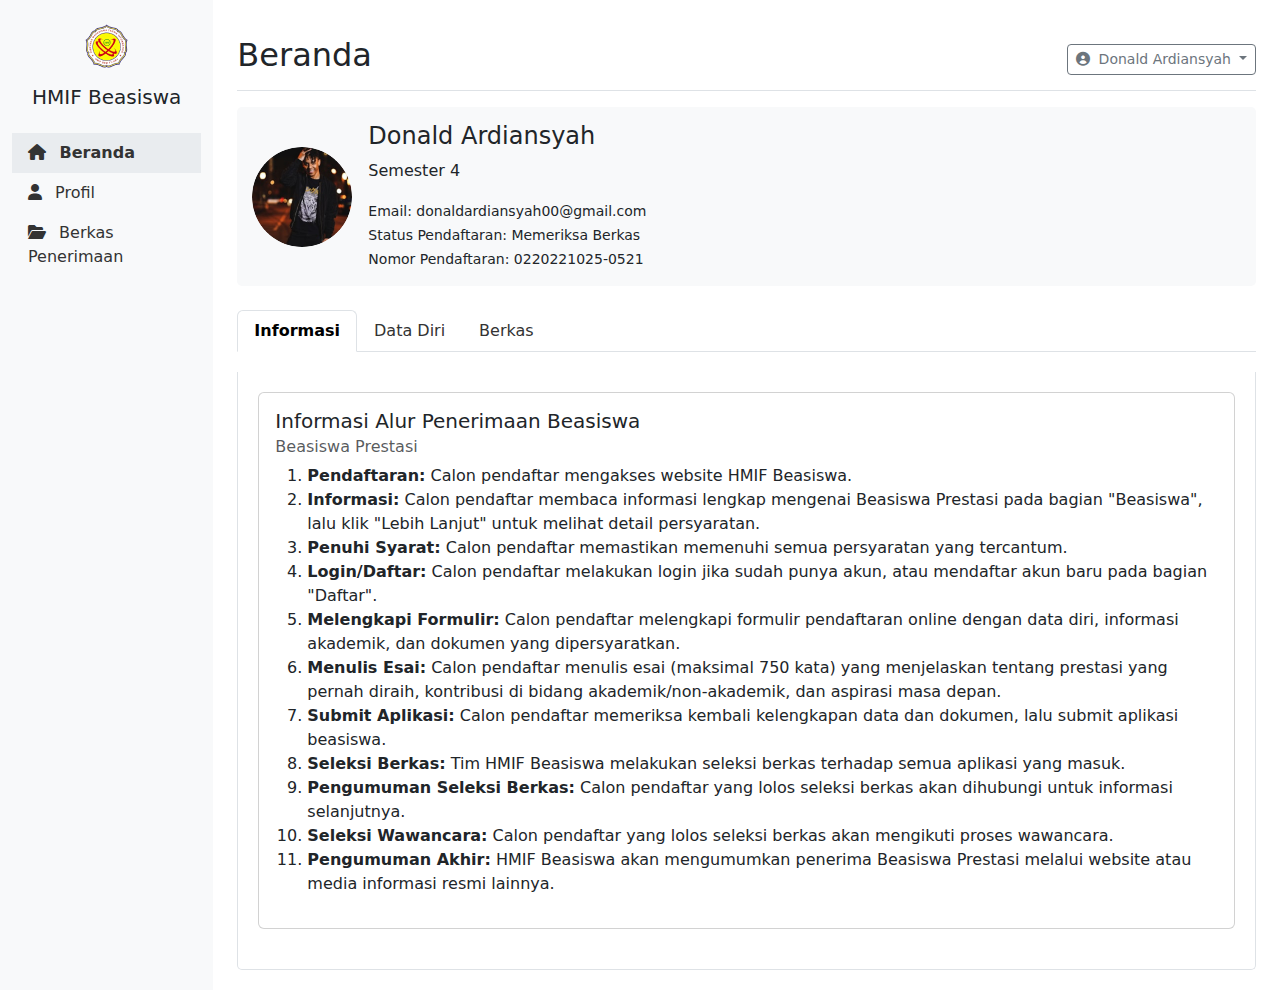
==== dashboard.html @ 24ceeaaa "tambah dashboard" ====
<!DOCTYPE html>
<html lang="en">

<head>
  <meta charset="UTF-8">
  <meta name="viewport" content="width=device-width, initial-scale=1.0">
  <title>HMIF Beasiswa Dashboard</title>
  <link href="https://cdn.jsdelivr.net/npm/bootstrap@5.3.0-alpha1/dist/css/bootstrap.min.css" rel="stylesheet">
  <link href="https://cdnjs.cloudflare.com/ajax/libs/font-awesome/6.0.0-beta3/css/all.min.css" rel="stylesheet">
  <link rel="stylesheet" href="./assets/styleDashboard.css">
</head>

<body>
  <div class="container-fluid">
    <div class="row">
      <!-- Sidebar -->
      <nav class="col-md-2 d-none d-md-block sidebar">
        <div class="position-sticky">
          <div class="text-center my-4">
            <img src="./assets/img/logo 1.png" alt="HMIF Beasiswa Logo" class="img-fluid mb-3"
              style="max-width: 100px;">
            <h5>HMIF Beasiswa</h5>
          </div>
          <ul class="nav flex-column">
            <li class="nav-item">
              <a class="nav-link active" href="#beranda">
                <i class="fas fa-home me-2"></i> Beranda
              </a>
            </li>
            <li class="nav-item">
              <a class="nav-link" href="#profil">
                <i class="fas fa-user me-2"></i> Profil
              </a>
            </li>
            <li class="nav-item">
              <a class="nav-link" href="#berkas">
                <i class="fas fa-folder-open me-2"></i> Berkas Penerimaan
              </a>
            </li>
          </ul>
        </div>
      </nav>

      <!-- Main content -->
      <main class="col-md-10 ms-sm-auto px-md-4 content">
        <div
          class="d-flex justify-content-between flex-wrap flex-md-nowrap align-items-center pt-3 pb-2 mb-3 border-bottom">
          <h1 class="h2">Beranda</h1>
          <div class="dropdown">
            <button class="btn btn-sm btn-outline-secondary dropdown-toggle" type="button" id="userDropdown"
              data-bs-toggle="dropdown" aria-expanded="false">
              <i class="fas fa-user-circle me-1"></i> Donald Ardiansyah
            </button>
            <ul class="dropdown-menu dropdown-menu-end" aria-labelledby="userDropdown">
              <li><a class="dropdown-item" href="login.html">Logout</a></li>
            </ul>
          </div>
        </div>

        <div class="row mb-4">
          <div class="col-md-12">
            <div class="profile-info d-flex align-items-center">
              <img src="./assets/img/profile-pic.jpg" alt="Profile Picture" class="profile-pic me-3">
              <div>
                <h4>Donald Ardiansyah</h4>
                <p>Semester 4</p>
                <small>Email: donaldardiansyah00@gmail.com</small><br>
                <small>Status Pendaftaran: Memeriksa Berkas</small><br>
                <small>Nomor Pendaftaran: 0220221025-0521</small>
              </div>
            </div>
          </div>
        </div>

        <!-- Horizontal Tabs -->
        <ul class="nav nav-tabs" id="myTab" role="tablist">
          <li class="nav-item" role="presentation">
            <button class="nav-link active" id="informasi-tab" data-bs-toggle="tab" data-bs-target="#informasi"
              type="button" role="tab" aria-controls="informasi" aria-selected="true">Informasi</button>
          </li>
          <li class="nav-item" role="presentation">
            <button class="nav-link" id="data-diri-tab" data-bs-toggle="tab" data-bs-target="#data-diri" type="button"
              role="tab" aria-controls="data-diri" aria-selected="false">Data Diri</button>
          </li>
          <li class="nav-item" role="presentation">
            <button class="nav-link" id="berkas-tab" data-bs-toggle="tab" data-bs-target="#berkas" type="button"
              role="tab" aria-controls="berkas" aria-selected="false">Berkas</button>
          </li>
        </ul>

        <div class="tab-content" id="myTabContent">
          <div class="tab-pane fade show active" id="informasi" role="tabpanel" aria-labelledby="informasi-tab">
            <div class="card">
              <div class="card-body">
                <h5 class="card-title">Informasi Alur Penerimaan Beasiswa</h5>
                <h6 class="card-subtitle mb-2 text-muted">Beasiswa Prestasi</h6>
                <ol>
                  <li class="fw-normal"><b>Pendaftaran:</b> Calon pendaftar mengakses website HMIF Beasiswa.</li>
                  <li class="fw-normal"><b>Informasi:</b> Calon pendaftar membaca informasi lengkap mengenai Beasiswa
                    Prestasi pada bagian
                    "Beasiswa", lalu klik "Lebih Lanjut" untuk melihat detail persyaratan.</li>
                  <li class="fw-normal"><b>Penuhi Syarat:</b> Calon pendaftar memastikan memenuhi semua persyaratan yang
                    tercantum.</li>
                  <li class="fw-normal"><b>Login/Daftar:</b> Calon pendaftar melakukan login jika sudah punya akun, atau
                    mendaftar akun
                    baru pada bagian "Daftar".</li>
                  <li class="fw-normal"><b>Melengkapi Formulir:</b> Calon pendaftar melengkapi formulir pendaftaran
                    online dengan data
                    diri, informasi akademik, dan dokumen yang dipersyaratkan.</li>
                  <li class="fw-normal"><b>Menulis Esai:</b> Calon pendaftar menulis esai (maksimal 750 kata) yang
                    menjelaskan tentang
                    prestasi yang pernah diraih, kontribusi di bidang akademik/non-akademik, dan aspirasi masa depan.
                  </li>
                  <li class="fw-normal"><b>Submit Aplikasi:</b> Calon pendaftar memeriksa kembali kelengkapan data dan
                    dokumen, lalu
                    submit aplikasi beasiswa.</li>
                  <li class="fw-normal"><b>Seleksi Berkas:</b> Tim HMIF Beasiswa melakukan seleksi berkas terhadap semua
                    aplikasi yang
                    masuk.</li>
                  <li class="fw-normal"><b>Pengumuman Seleksi Berkas:</b> Calon pendaftar yang lolos seleksi berkas akan
                    dihubungi untuk
                    informasi selanjutnya.</li>
                  <li class="fw-normal"><b>Seleksi Wawancara:</b> Calon pendaftar yang lolos seleksi berkas akan
                    mengikuti proses
                    wawancara.</li>
                  <li class="fw-normal"><b>Pengumuman Akhir:</b> HMIF Beasiswa akan mengumumkan penerima Beasiswa
                    Prestasi melalui website
                    atau media informasi resmi lainnya.</li>
                </ol>
              </div>
            </div>
          </div>
          <div class="tab-pane fade" id="data-diri" role="tabpanel" aria-labelledby="data-diri-tab">
            <div class="card">
              <div class="card-body">
                <h5 class="card-title">Data Diri</h5>
                <div class="row">
                  <div class="col-md-6">
                    <div>
                      <div class="card-body p-2">
                        <p class="fw-normal mb-0"><strong>Nama Lengkap:</strong> Donald Ardiansyah</p>
                      </div>
                    </div>
                    <div>
                      <div class="card-body p-2">
                        <p class="fw-normal mb-0"><strong>Nomor Pendaftaran:</strong> 0220221025-0521</p>
                      </div>
                    </div>
                    <div>
                      <div class="card-body p-2">
                        <p class="fw-normal mb-0"><strong>Email:</strong> donaldardiansyah00@gmail.com</p>
                      </div>
                    </div>
                    <div>
                      <div class="card-body p-2">
                        <p class="fw-normal mb-0"><strong>Telepon / HP:</strong> 088549574013</p>
                      </div>
                    </div>
                    <div>
                      <div class="card-body p-2">
                        <p class="fw-normal mb-0"><strong>Jenis Kelamin:</strong> Laki-Laki</p>
                      </div>
                    </div>
                  </div>
                  <div class="col-md-6">
                    <div>
                      <div class="card-body p-2">
                        <p class="fw-normal mb-0"><strong>Tempat / Tanggal Lahir:</strong> JAKARTA / 2004-02-10</p>
                      </div>
                    </div>
                    <div>
                      <div class="card-body p-2">
                        <p class="fw-normal mb-0"><strong>NIK:</strong> Belum Ada</p>
                      </div>
                    </div>
                    <div>
                      <div class="card-body p-2">
                        <p class="fw-normal mb-0"><strong>NIM:</strong> Belum Ada</p>
                      </div>
                    </div>
                    <div>
                      <div class="card-body p-2">
                        <p class="fw-normal mb-0"><strong>Program Peminatan:</strong> Beasiswa Presentasi</p>
                      </div>
                    </div>
                  </div>
                </div>
              </div>
            </div>
          </div>

          <div class="tab-pane fade" id="berkas" role="tabpanel" aria-labelledby="berkas-tab">
            <div class="card">
              <div class="card-body">
                <h5 class="card-title">Status Berkas</h5>
                <ul class="list-group">
                  <li class="list-group-item d-flex justify-content-between align-items-center">
                    <span class="fw-normal">Transkrip nilai terakhir yang telah dilegalisir</span>
                    <span class="badge bg-warning text-dark rounded-pill">Menunggu Konfirmasi</span>
                  </li>
                  <li class="list-group-item d-flex justify-content-between align-items-center">
                    <span class="fw-normal">Fotokopi Kartu Tanda Mahasiswa (KTM) dan Kartu Tanda Penduduk (KTP)</span>
                    <span class="badge bg-success rounded-pill">Ok</span>
                  </li>
                  <li class="list-group-item d-flex justify-content-between align-items-center">
                    <span class="fw-normal">Esai yang menjelaskan prestasi, kontribusi, dan aspirasi masa depan
                      (maksimal 750 kata)</span>
                    <span class="badge bg-warning text-dark rounded-pill">Menunggu Konfirmasi</span>
                  </li>
                  <li class="list-group-item d-flex justify-content-between align-items-center">
                    <span class="fw-normal">Surat rekomendasi dari dosen wali atau pembimbing</span>
                    <span class="badge bg-warning text-dark rounded-pill">Menunggu Konfirmasi</span>
                  </li>
                  <li class="list-group-item d-flex justify-content-between align-items-center">
                    <span class="fw-normal">Sertifikat atau bukti pencapaian prestasi minimal di tingkat provinsi dalam
                      2 tahun
                      terakhir</span>
                    <span class="badge bg-warning text-dark rounded-pill">Menunggu Konfirmasi</span>
                  </li>
                </ul>
              </div>
            </div>

          </div>
        </div>

      </main>
    </div>
  </div>

  <script src="https://cdn.jsdelivr.net/npm/bootstrap@5.3.0-alpha1/dist/js/bootstrap.bundle.min.js"></script>
</body>

</html>
---- assets/styleDashboard.css ----
.sidebar {
  min-height: 100vh;
  background-color: #f8f9fa;
}

.content {
  padding: 20px;
}

.nav-link {
  color: #333;
}

.nav-link:hover {
  background-color: #e9ecef;
}

.active {
  background-color: #e9ecef;
  font-weight: bold;
}

.profile-info {
  background-color: #f8f9fa;
  padding: 15px;
  border-radius: 5px;
}

.profile-pic {
  width: 100px;
  height: 100px;
  object-fit: cover;
  border-radius: 50%;
}

.tab-content {
  padding-top: 20px;
  background-color: white;
}

.tab-pane {
  background-color: white;
  border: 1px solid #dee2e6;
  border-top: none;
  border-radius: 0 0 5px 5px;
  padding: 20px;
}

.card {
  margin-bottom: 20px;
}
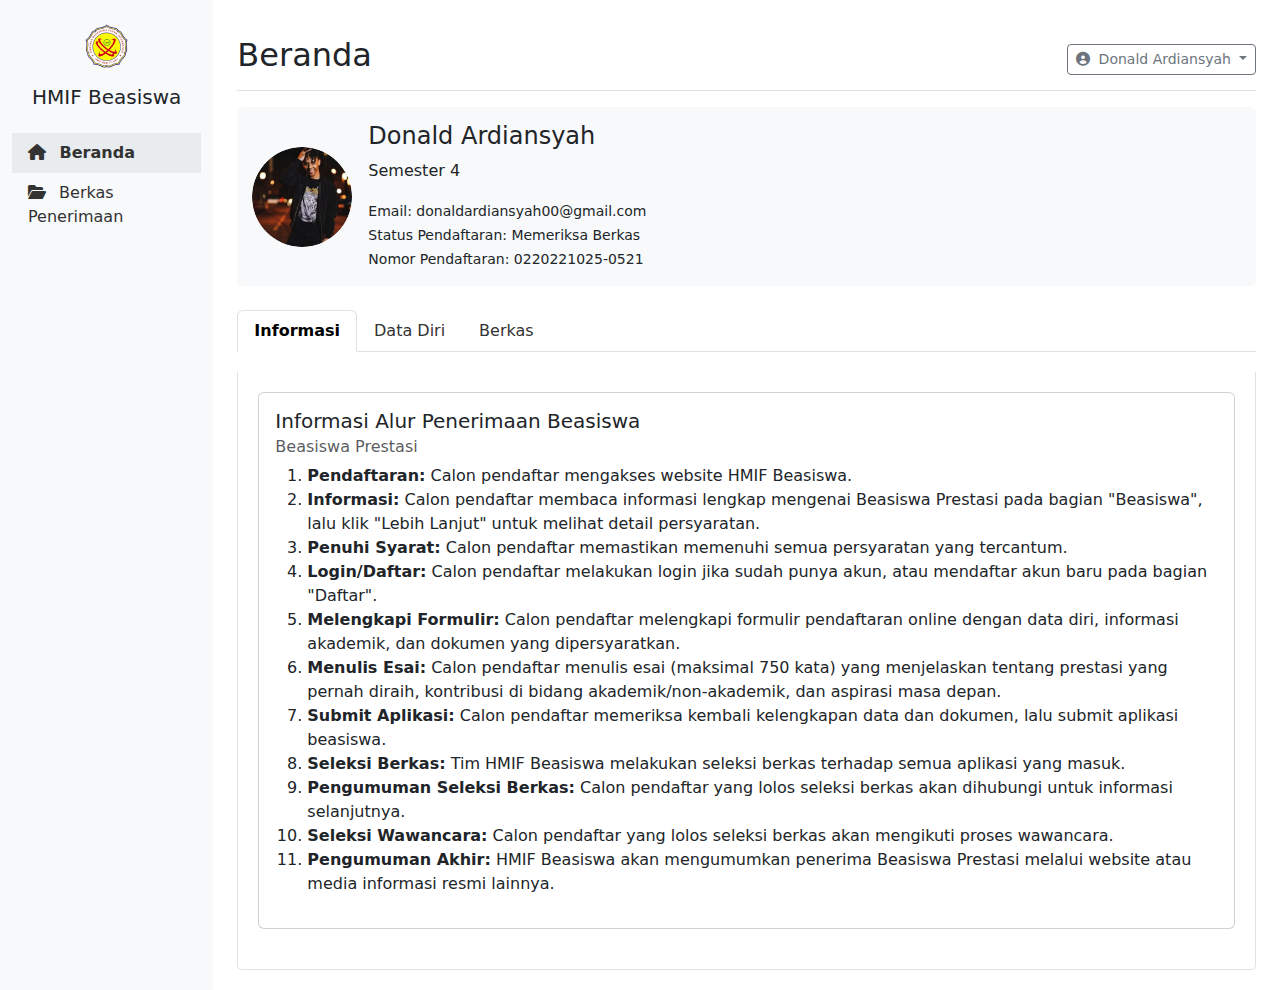
==== commit 04334b47: "Menambahkan 2 file baru ke dalam staging area, yaitu "berkas.html" dan "dashboard.html". File "dashb" ====
--- a/dashboard.html
+++ b/dashboard.html
@@ -5,6 +5,8 @@
   <meta charset="UTF-8">
   <meta name="viewport" content="width=device-width, initial-scale=1.0">
   <title>HMIF Beasiswa Dashboard</title>
+
+  <link rel="shortcut icon" href="./assets/img/logo 1.png" type="image/x-icon">
   <link href="https://cdn.jsdelivr.net/npm/bootstrap@5.3.0-alpha1/dist/css/bootstrap.min.css" rel="stylesheet">
   <link href="https://cdnjs.cloudflare.com/ajax/libs/font-awesome/6.0.0-beta3/css/all.min.css" rel="stylesheet">
   <link rel="stylesheet" href="./assets/styleDashboard.css">
@@ -13,7 +15,6 @@
 <body>
   <div class="container-fluid">
     <div class="row">
-      <!-- Sidebar -->
       <nav class="col-md-2 d-none d-md-block sidebar">
         <div class="position-sticky">
           <div class="text-center my-4">
@@ -28,12 +29,7 @@
               </a>
             </li>
             <li class="nav-item">
-              <a class="nav-link" href="#profil">
-                <i class="fas fa-user me-2"></i> Profil
-              </a>
-            </li>
-            <li class="nav-item">
-              <a class="nav-link" href="#berkas">
+              <a class="nav-link" href="berkas.html">
                 <i class="fas fa-folder-open me-2"></i> Berkas Penerimaan
               </a>
             </li>
@@ -41,7 +37,6 @@
         </div>
       </nav>
 
-      <!-- Main content -->
       <main class="col-md-10 ms-sm-auto px-md-4 content">
         <div
           class="d-flex justify-content-between flex-wrap flex-md-nowrap align-items-center pt-3 pb-2 mb-3 border-bottom">
@@ -52,6 +47,14 @@
               <i class="fas fa-user-circle me-1"></i> Donald Ardiansyah
             </button>
             <ul class="dropdown-menu dropdown-menu-end" aria-labelledby="userDropdown">
+              <li class="d-md-none"><a class="dropdown-item" href="#beranda"><i class="fas fa-home me-2"></i>
+                  Beranda</a></li>
+              <li class="d-md-none"><a class="dropdown-item" href="berkas.html"><i class="fas fa-folder-open me-2"></i>
+                  Berkas Penerimaan</a>
+              </li>
+              <li class="d-md-none">
+                <hr class="dropdown-divider">
+              </li>
               <li><a class="dropdown-item" href="login.html">Logout</a></li>
             </ul>
           </div>
@@ -72,7 +75,6 @@
           </div>
         </div>
 
-        <!-- Horizontal Tabs -->
         <ul class="nav nav-tabs" id="myTab" role="tablist">
           <li class="nav-item" role="presentation">
             <button class="nav-link active" id="informasi-tab" data-bs-toggle="tab" data-bs-target="#informasi"
@@ -134,56 +136,47 @@
             <div class="card">
               <div class="card-body">
                 <h5 class="card-title">Data Diri</h5>
-                <div class="row">
-                  <div class="col-md-6">
-                    <div>
-                      <div class="card-body p-2">
-                        <p class="fw-normal mb-0"><strong>Nama Lengkap:</strong> Donald Ardiansyah</p>
-                      </div>
-                    </div>
-                    <div>
-                      <div class="card-body p-2">
-                        <p class="fw-normal mb-0"><strong>Nomor Pendaftaran:</strong> 0220221025-0521</p>
-                      </div>
-                    </div>
-                    <div>
-                      <div class="card-body p-2">
-                        <p class="fw-normal mb-0"><strong>Email:</strong> donaldardiansyah00@gmail.com</p>
-                      </div>
-                    </div>
-                    <div>
-                      <div class="card-body p-2">
-                        <p class="fw-normal mb-0"><strong>Telepon / HP:</strong> 088549574013</p>
-                      </div>
-                    </div>
-                    <div>
-                      <div class="card-body p-2">
-                        <p class="fw-normal mb-0"><strong>Jenis Kelamin:</strong> Laki-Laki</p>
-                      </div>
-                    </div>
-                  </div>
-                  <div class="col-md-6">
-                    <div>
-                      <div class="card-body p-2">
-                        <p class="fw-normal mb-0"><strong>Tempat / Tanggal Lahir:</strong> JAKARTA / 2004-02-10</p>
-                      </div>
-                    </div>
-                    <div>
-                      <div class="card-body p-2">
-                        <p class="fw-normal mb-0"><strong>NIK:</strong> Belum Ada</p>
-                      </div>
-                    </div>
-                    <div>
-                      <div class="card-body p-2">
-                        <p class="fw-normal mb-0"><strong>NIM:</strong> Belum Ada</p>
-                      </div>
-                    </div>
-                    <div>
-                      <div class="card-body p-2">
-                        <p class="fw-normal mb-0"><strong>Program Peminatan:</strong> Beasiswa Presentasi</p>
-                      </div>
-                    </div>
-                  </div>
+                <div class="table-responsive">
+                  <table class="table table-striped table-hover">
+                    <tbody>
+                      <tr>
+                        <th scope="row">Nama Lengkap</th>
+                        <td class="fw-normal">Donald Ardiansyah</td>
+                      </tr>
+                      <tr>
+                        <th scope="row">Nomor Pendaftaran</th>
+                        <td class="fw-normal">0220221025-0521</td>
+                      </tr>
+                      <tr>
+                        <th scope="row">Email</th>
+                        <td class="fw-normal">donaldardiansyah00@gmail.com</td>
+                      </tr>
+                      <tr>
+                        <th scope="row">Telepon / HP</th>
+                        <td class="fw-normal">088549574013</td>
+                      </tr>
+                      <tr>
+                        <th scope="row">Jenis Kelamin</th>
+                        <td class="fw-normal">Laki-Laki</td>
+                      </tr>
+                      <tr>
+                        <th scope="row">Tempat / Tanggal Lahir</th>
+                        <td class="fw-normal">JAKARTA / 2004-02-10</td>
+                      </tr>
+                      <tr>
+                        <th scope="row">NIK</th>
+                        <td class="fw-normal">Belum Ada</td>
+                      </tr>
+                      <tr>
+                        <th scope="row">NIM</th>
+                        <td class="fw-normal">Belum Ada</td>
+                      </tr>
+                      <tr>
+                        <th scope="row">Program Peminatan</th>
+                        <td class="fw-normal">Beasiswa Presentasi</td>
+                      </tr>
+                    </tbody>
+                  </table>
                 </div>
               </div>
             </div>
@@ -193,34 +186,39 @@
             <div class="card">
               <div class="card-body">
                 <h5 class="card-title">Status Berkas</h5>
-                <ul class="list-group">
-                  <li class="list-group-item d-flex justify-content-between align-items-center">
-                    <span class="fw-normal">Transkrip nilai terakhir yang telah dilegalisir</span>
-                    <span class="badge bg-warning text-dark rounded-pill">Menunggu Konfirmasi</span>
-                  </li>
-                  <li class="list-group-item d-flex justify-content-between align-items-center">
-                    <span class="fw-normal">Fotokopi Kartu Tanda Mahasiswa (KTM) dan Kartu Tanda Penduduk (KTP)</span>
-                    <span class="badge bg-success rounded-pill">Ok</span>
-                  </li>
-                  <li class="list-group-item d-flex justify-content-between align-items-center">
-                    <span class="fw-normal">Esai yang menjelaskan prestasi, kontribusi, dan aspirasi masa depan
-                      (maksimal 750 kata)</span>
-                    <span class="badge bg-warning text-dark rounded-pill">Menunggu Konfirmasi</span>
-                  </li>
-                  <li class="list-group-item d-flex justify-content-between align-items-center">
-                    <span class="fw-normal">Surat rekomendasi dari dosen wali atau pembimbing</span>
-                    <span class="badge bg-warning text-dark rounded-pill">Menunggu Konfirmasi</span>
-                  </li>
-                  <li class="list-group-item d-flex justify-content-between align-items-center">
-                    <span class="fw-normal">Sertifikat atau bukti pencapaian prestasi minimal di tingkat provinsi dalam
-                      2 tahun
-                      terakhir</span>
-                    <span class="badge bg-warning text-dark rounded-pill">Menunggu Konfirmasi</span>
-                  </li>
-                </ul>
-              </div>
-            </div>
-
+                <div class="input-group mb-3">
+                  <input type="text" class="form-control" placeholder="Cari..." id="searchInput">
+                  <div class="input-group-append">
+                    <button class="btn btn-outline-secondary" type="button" id="searchButton">Cari</button>
+                  </div>
+                </div>
+                <table class="table" id="berkasTable">
+                  <tbody>
+                    <tr>
+                      <td>Transkrip nilai terakhir yang telah dilegalisir</td>
+                      <td><span class="badge bg-warning text-dark rounded-pill">Menunggu Konfirmasi</span></td>
+                    </tr>
+                    <tr>
+                      <td>Fotokopi Kartu Tanda Mahasiswa (KTM) dan Kartu Tanda Penduduk (KTP)</td>
+                      <td><span class="badge bg-success rounded-pill">Ok</span></td>
+                    </tr>
+                    <tr>
+                      <td>Esai yang menjelaskan prestasi, kontribusi, dan aspirasi masa depan (maksimal 750 kata)</td>
+                      <td><span class="badge bg-warning text-dark rounded-pill">Menunggu Konfirmasi</span></td>
+                    </tr>
+                    <tr>
+                      <td>Surat rekomendasi dari dosen wali atau pembimbing</td>
+                      <td><span class="badge bg-warning text-dark rounded-pill">Menunggu Konfirmasi</span></td>
+                    </tr>
+                    <tr>
+                      <td>Sertifikat atau bukti pencapaian prestasi minimal di tingkat provinsi dalam 2 tahun terakhir
+                      </td>
+                      <td><span class="badge bg-warning text-dark rounded-pill">Menunggu Konfirmasi</span></td>
+                    </tr>
+                  </tbody>
+                </table>
+              </div>
+            </div>
           </div>
         </div>
 
@@ -229,6 +227,7 @@
   </div>
 
   <script src="https://cdn.jsdelivr.net/npm/bootstrap@5.3.0-alpha1/dist/js/bootstrap.bundle.min.js"></script>
+  <script src="dashboardscript.js"></script>
 </body>
 
 </html>